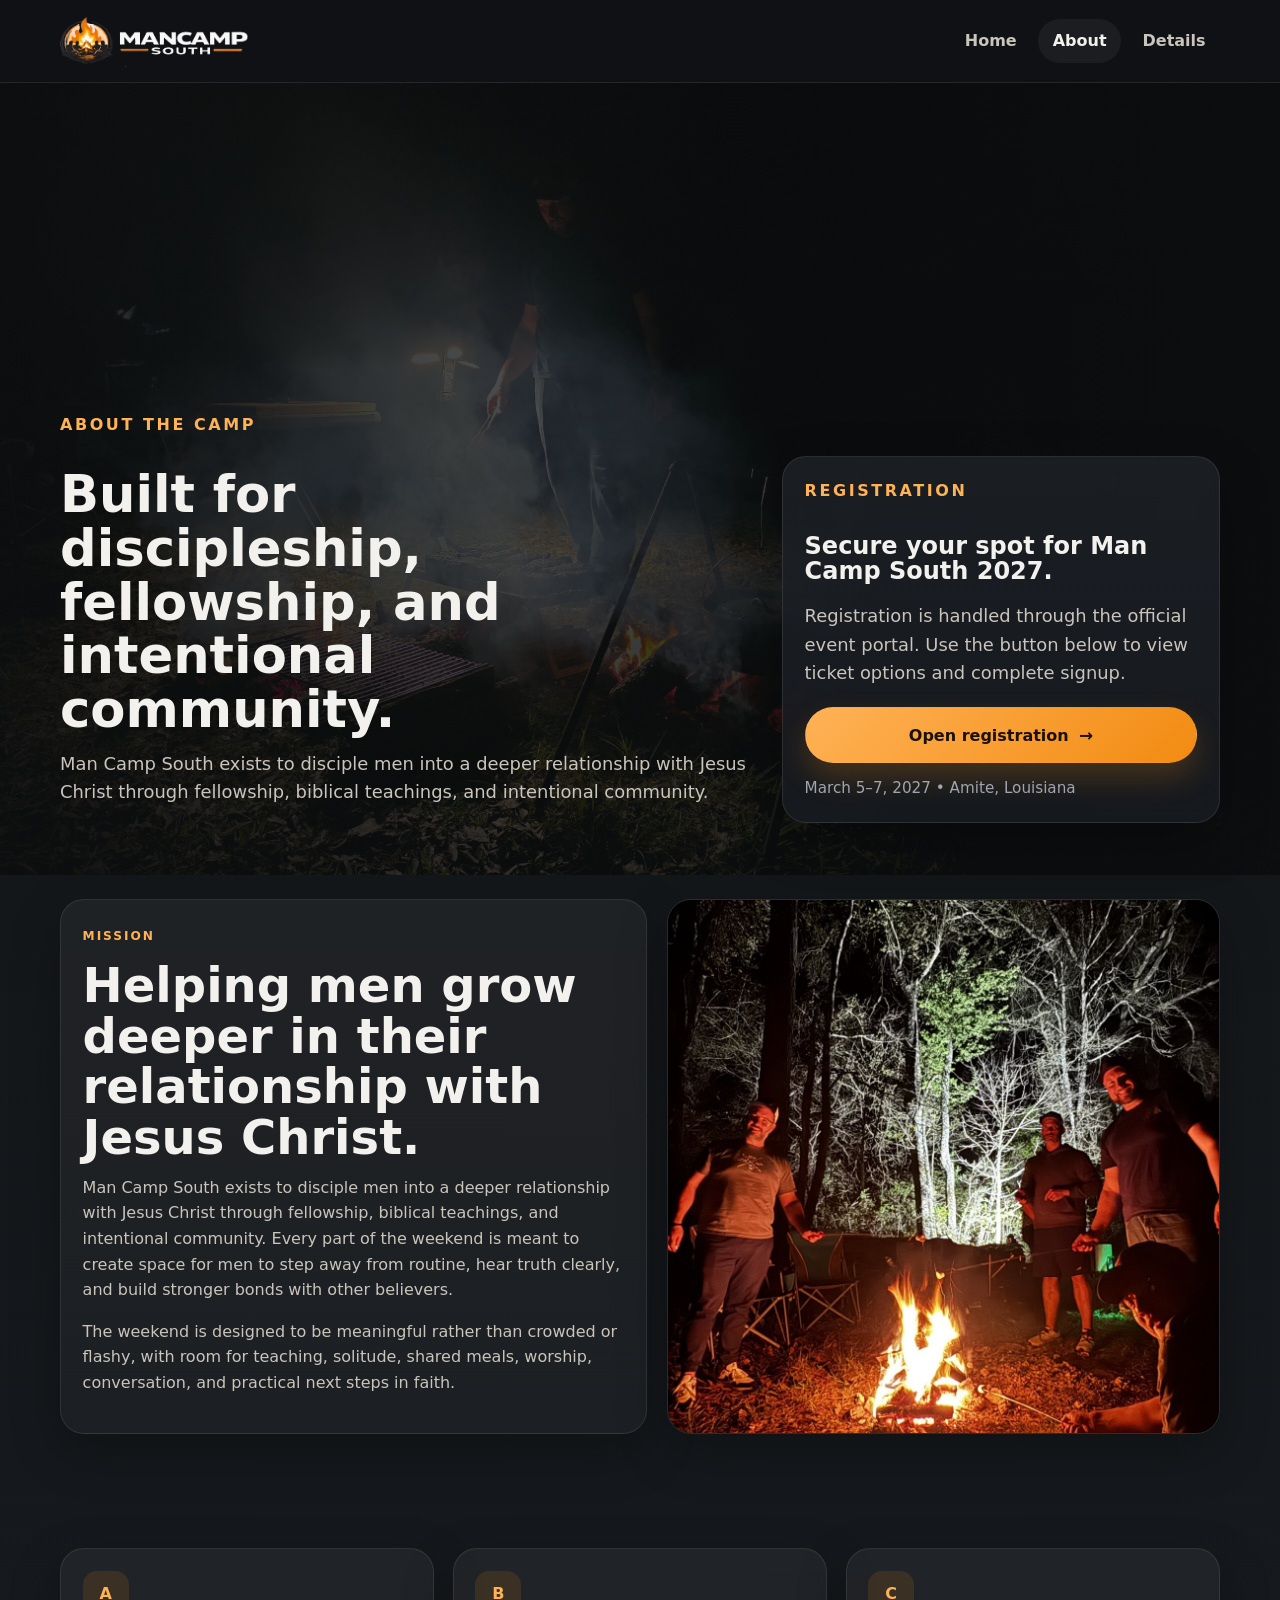
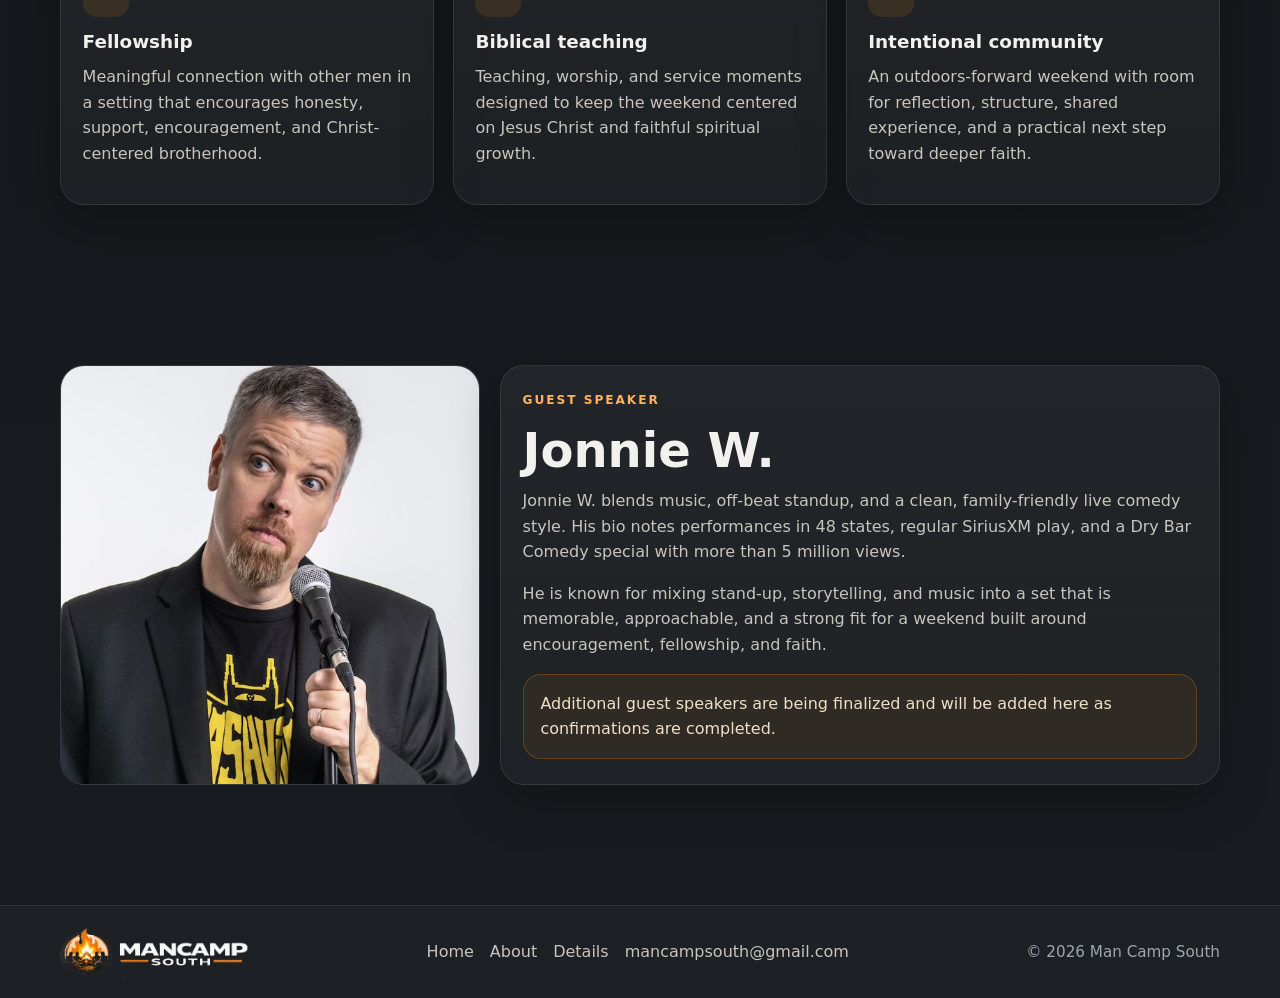
==== about.html @ 2d3383f8 "Add files via upload" ====
<!DOCTYPE html>
<html lang="en">
<head>
  <meta charset="UTF-8" />
  <meta name="viewport" content="width=device-width, initial-scale=1.0" />
  <title>About | Man Camp South</title>
  <meta name="description" content="Learn the mission of Man Camp South and how the weekend is designed to disciple men through fellowship, biblical teaching, and intentional community." />
  
  <meta property="og:title" content="About | Man Camp South" /><meta property="og:description" content="Learn the mission of Man Camp South and how the weekend is designed to disciple men through fellowship, biblical teaching, and intentional community." /><meta property="og:image" content="assets/images/hero-home.jpg" />
  <meta name="theme-color" content="#141619" />
  <link rel="manifest" href="manifest.webmanifest" />
  <link rel="icon" href="icons/favicon-32.png" sizes="32x32" type="image/png" />
  <link rel="icon" href="icons/favicon-16.png" sizes="16x16" type="image/png" />
  <link rel="apple-touch-icon" href="icons/apple-touch-icon.png" />
  <link rel="stylesheet" href="assets/css/styles.css" />
  <script defer src="assets/js/config.js"></script>
  <script defer src="assets/js/site.js"></script>
</head>
<body>
  
<header class="site-header">
  <div class="container header-inner">
    <a class="brand" href="index.html" aria-label="Man Camp South home">
      <img src="assets/brand/logo-full.png" alt="Man Camp South logo" class="site-logo">
    </a>
    <nav class="nav">

      <a  href="index.html">Home</a>
      <a class="active" href="about.html">About</a>
      <a  href="details.html">Details</a>
    
    </nav>
  </div>
</header>

  <section class="hero-subpage hero-subpage-home">
    <div class="container hero-inner hero-grid">
      <div class="hero-copy hero-copy-tight">
        <div class="eyebrow">About the camp</div>
        <h1>Built for discipleship, fellowship, and intentional community.</h1>
        <p class="lead" data-mission></p>
      </div>
        <div class="hero-aside card glass-card registration-card" id="registration-widget">
          <div class="eyebrow">Registration</div>
          <h3>Secure your spot for Man Camp South 2027.</h3>
          <p class="lead small-card-copy">Registration is handled through the official event portal. Use the button below to view ticket options and complete signup.</p>
          <div class="registration-actions">
            <a class="btn btn-primary btn-register-lg" href="https://events.franklynsolutions.com/mancampsouth/mcs-2027" target="_blank" rel="noopener">Open registration</a>
            <div class="small">March 5–7, 2027 • Amite, Louisiana</div>
          </div>
        </div>
    </div>
  </section>

  <main>
    <section class="section-tight section-first-after-hero">
      <div class="container split">
        <div class="card">
          <div class="eyebrow">Mission</div>
          <h2>Helping men grow deeper in their relationship with Jesus Christ.</h2>
          <p>Man Camp South exists to disciple men into a deeper relationship with Jesus Christ through fellowship, biblical teachings, and intentional community. Every part of the weekend is meant to create space for men to step away from routine, hear truth clearly, and build stronger bonds with other believers.</p>
          <p>The weekend is designed to be meaningful rather than crowded or flashy, with room for teaching, solitude, shared meals, worship, conversation, and practical next steps in faith.</p>
        </div>
        <div class="panel-image">
          <img src="assets/images/campfire-wide.jpg" alt="Night campfire scene">
        </div>
      </div>
    </section>

    <section class="section">
      <div class="container grid-3">
        <article class="card">
          <div class="icon-badge">A</div>
          <h3>Fellowship</h3>
          <p>Meaningful connection with other men in a setting that encourages honesty, support, encouragement, and Christ-centered brotherhood.</p>
        </article>
        <article class="card">
          <div class="icon-badge">B</div>
          <h3>Biblical teaching</h3>
          <p>Teaching, worship, and service moments designed to keep the weekend centered on Jesus Christ and faithful spiritual growth.</p>
        </article>
        <article class="card">
          <div class="icon-badge">C</div>
          <h3>Intentional community</h3>
          <p>An outdoors-forward weekend with room for reflection, structure, shared experience, and a practical next step toward deeper faith.</p>
        </article>
      </div>
    </section>

    <section class="section">
      <div class="container">
        <div class="speaker-feature">
          <div class="speaker-photo card flat">
            <img src="assets/images/jonnie-w.jpg" alt="Jonnie W. guest speaker portrait">
          </div>
          <div class="card speaker-copy">
            <div class="eyebrow">Guest speaker</div>
            <h2>Jonnie W.</h2>
            <p>Jonnie W. blends music, off-beat standup, and a clean, family-friendly live comedy style. His bio notes performances in 48 states, regular SiriusXM play, and a Dry Bar Comedy special with more than 5 million views.</p>
            <p>He is known for mixing stand-up, storytelling, and music into a set that is memorable, approachable, and a strong fit for a weekend built around encouragement, fellowship, and faith.</p>
            <div class="notice">Additional guest speakers are being finalized and will be added here as confirmations are completed.</div>
          </div>
        </div>
      </div>
    </section>
  </main>
  
<footer class="site-footer">
  <div class="container footer-inner">
    <div class="footer-brand-wrap">
      <a class="footer-brand" href="index.html" aria-label="Man Camp South home">
        <img src="assets/brand/logo-full.png" alt="Man Camp South logo" class="footer-logo">
      </a>
    </div>
    <div class="footer-links">
      <a href="index.html">Home</a>
      <a href="about.html">About</a>
      <a href="details.html">Details</a>
      <a data-email href="mailto:mancampsouth@gmail.com">mancampsouth@gmail.com</a>
    </div>
    <div class="small">© <span id="year"></span> Man Camp South</div>
  </div>
</footer>

</body>
</html>
---- assets/css/styles.css ----
:root{
  --bg:#141619;
  --bg-2:#1b1f24;
  --bg-3:#232830;
  --card:#20252c;
  --card-soft:rgba(255,255,255,.04);
  --text:#f3f1ed;
  --muted:#c9c4bc;
  --muted-2:#9fa6af;
  --line:rgba(255,255,255,.09);
  --accent:#f28b11;
  --accent-2:#ffb256;
  --accent-soft:rgba(242,139,17,.12);
  --shadow:0 18px 50px rgba(0,0,0,.26);
  --radius:24px;
  --radius-sm:18px;
  --max:1160px;
}
*{box-sizing:border-box}
html{scroll-behavior:smooth}
body{
  margin:0;
  font-family:Inter,ui-sans-serif,system-ui,-apple-system,BlinkMacSystemFont,"Segoe UI",sans-serif;
  background:linear-gradient(180deg,#121417 0%,#181c20 100%);
  color:var(--text);
  line-height:1.6;
}
a{color:inherit;text-decoration:none}
img{display:block;max-width:100%}
.container{width:min(var(--max),calc(100% - 2rem));margin:0 auto}
.section{padding:80px 0}
.section-sm{padding:50px 0}
.section-tight{padding:34px 0}
h1,h2,h3{margin:0 0 .8rem;line-height:1.05}
h1{font-size:clamp(3rem,7vw,5.5rem);max-width:12ch}
h2{font-size:clamp(2rem,4vw,3rem)}
h3{font-size:1.15rem}
p{margin:0 0 1rem;color:var(--muted)}
.lead{font-size:1.08rem;max-width:64ch}
.small{font-size:.95rem;color:var(--muted-2)}
.eyebrow{
  display:inline-block;
  text-transform:uppercase;
  letter-spacing:.16em;
  font-size:.76rem;
  font-weight:800;
  color:var(--accent-2);
  margin-bottom:.9rem;
}
.muted-note{color:var(--muted-2)}
.site-header{
  position:sticky;top:0;z-index:20;
  backdrop-filter:blur(14px);
  background:rgba(16,18,21,.86);
  border-bottom:1px solid var(--line);
}
.header-inner{
  min-height:82px;
  display:flex;align-items:center;justify-content:space-between;gap:1rem;
}
.brand{display:inline-flex;align-items:center}
.brand img{display:block;width:auto}
.nav{display:flex;gap:.45rem;flex-wrap:wrap;align-items:center}
.nav a{
  color:var(--muted);
  font-weight:700;
  padding:.58rem .9rem;
  border-radius:999px;
  transition:.18s ease;
}
.nav a:hover,.nav a.active{
  color:var(--text);
  background:rgba(255,255,255,.05);
}
.btn-row{display:flex;gap:.9rem;flex-wrap:wrap}
.btn{
  display:inline-flex;align-items:center;justify-content:center;
  min-height:50px;padding:0 1.15rem;border-radius:999px;
  border:1px solid transparent;font-weight:800;transition:.18s ease;
}
.btn:hover{transform:translateY(-1px)}
.btn-primary{
  color:#1b1102;
  background:linear-gradient(135deg,var(--accent-2),var(--accent));
  box-shadow:0 12px 26px rgba(242,139,17,.18);
}
.btn-secondary{
  background:rgba(255,255,255,.03);
  border-color:rgba(255,255,255,.12);
}
.btn-disabled{opacity:.62;cursor:default;pointer-events:none}
.hero{
  position:relative;isolation:isolate;min-height:min(88vh,820px);
  display:grid;align-items:end;
}
.hero:before{
  content:"";position:absolute;inset:0;z-index:-2;
  background:
    linear-gradient(90deg, rgba(12,14,15,.9) 0%, rgba(12,14,15,.62) 42%, rgba(12,14,15,.9) 100%),
    linear-gradient(180deg, rgba(12,14,15,.15), rgba(12,14,15,.55)),
    url('../images/hero-home.jpg') center/cover no-repeat;
}
.hero:after{
  content:"";position:absolute;left:9%;bottom:10%;width:260px;height:260px;border-radius:50%;
  background:rgba(242,139,17,.16);filter:blur(44px);z-index:-1;
}
.hero-inner{padding:7.5rem 0 5rem}
.hero-copy{max-width:720px}
.hero-copy img.hero-logo{width:min(100%,440px);margin:0 0 1.15rem}
.hero-kicker{
  display:inline-flex;align-items:center;gap:.5rem;
  border:1px solid rgba(255,255,255,.12);
  background:rgba(255,255,255,.03);
  color:var(--muted);
  padding:.48rem .8rem;border-radius:999px;margin-bottom:1rem;
}
.hero-summary{
  margin-top:2rem;display:grid;grid-template-columns:repeat(3,minmax(0,1fr));gap:1rem;max-width:920px;
}
.summary-pill{
  padding:1rem 1rem 1.05rem;border-radius:20px;background:rgba(255,255,255,.05);
  border:1px solid rgba(255,255,255,.08)
}
.summary-pill strong{display:block;margin-bottom:.2rem}
.gallery-band{display:grid;grid-template-columns:1.4fr .9fr .9fr;gap:1rem}
.gallery-band img{
  width:100%;height:280px;object-fit:cover;border-radius:22px;border:1px solid var(--line);box-shadow:var(--shadow)
}
.grid-3,.grid-2,.products-grid,.stats-grid,.faq-grid{display:grid;gap:1.15rem}
.grid-3{grid-template-columns:repeat(3,minmax(0,1fr))}
.grid-2{grid-template-columns:repeat(2,minmax(0,1fr))}
.stats-grid{grid-template-columns:repeat(4,minmax(0,1fr))}
.products-grid{grid-template-columns:repeat(3,minmax(0,1fr))}
.faq-grid{grid-template-columns:repeat(2,minmax(0,1fr))}
.card{
  background:linear-gradient(180deg, rgba(255,255,255,.05), rgba(255,255,255,.03));
  border:1px solid var(--line);border-radius:var(--radius);padding:1.35rem;box-shadow:var(--shadow)
}
.card.flat{box-shadow:none}
.icon-badge{
  width:46px;height:46px;border-radius:14px;
  display:inline-flex;align-items:center;justify-content:center;
  background:var(--accent-soft);color:var(--accent-2);font-weight:900;margin-bottom:.95rem
}
.split{display:grid;grid-template-columns:1.03fr .97fr;gap:1.25rem;align-items:stretch}
.panel-image{overflow:hidden;border-radius:var(--radius);border:1px solid var(--line);box-shadow:var(--shadow)}
.panel-image img{width:100%;height:100%;object-fit:cover}
.cta-band{
  display:flex;align-items:center;justify-content:space-between;flex-wrap:wrap;gap:1.2rem;
  padding:1.4rem;border-radius:26px;border:1px solid rgba(242,139,17,.24);
  background:linear-gradient(135deg, rgba(242,139,17,.17), rgba(255,255,255,.03));
}
.notice{
  border:1px solid rgba(242,139,17,.25);background:rgba(242,139,17,.08);
  color:#f0dfc8;padding:1rem 1.05rem;border-radius:18px
}
.mono{font-family:ui-monospace,SFMono-Regular,Menlo,Consolas,monospace}
.kv-list{display:grid;gap:.55rem}
.kv-row{
  display:grid;grid-template-columns:190px 1fr;gap:1rem;padding:.8rem 0;border-bottom:1px solid var(--line)
}
.kv-row strong{color:var(--text)}
.timeline{display:grid;gap:.9rem}
.timeline-item{
  padding:1rem 1rem 1.05rem;border-radius:18px;background:rgba(255,255,255,.03);border:1px solid var(--line)
}
.timeline-item h3{margin-bottom:.25rem}
.check-list{display:grid;gap:.7rem}
.check-list > div{display:flex;gap:.7rem;align-items:flex-start}
.check{
  width:24px;height:24px;display:inline-flex;align-items:center;justify-content:center;
  background:var(--accent-soft);border-radius:999px;color:var(--accent-2);font-weight:900;flex:0 0 24px
}
.tag{
  display:inline-flex;align-items:center;border-radius:999px;
  padding:.38rem .7rem;background:var(--accent-soft);color:var(--accent-2);font-weight:800;font-size:.78rem;
  text-transform:uppercase;letter-spacing:.08em;margin-bottom:.65rem
}
.hero-subpage{
  position:relative;
  isolation:isolate;
  min-height:min(82vh,760px);
  display:flex;
  align-items:end;
  padding:0;
}
.hero-subpage:before{
  content:"";
  position:absolute;
  inset:0;
  z-index:-1;
  background:
    linear-gradient(180deg, rgba(12,14,15,.22), rgba(12,14,15,.58)),
    var(--hero-bg) center/cover no-repeat;
}
.hero-subpage .hero-inner{padding:6.5rem 0 4rem}
.banner{border-radius:24px;border:1px solid var(--line);overflow:hidden;box-shadow:var(--shadow)}
.banner img{width:100%}
.site-footer{
  margin-top:40px;border-top:1px solid var(--line);background:rgba(255,255,255,.02)
}
.footer-inner{
  min-height:92px;padding:1.2rem 0;display:flex;justify-content:space-between;align-items:center;gap:1rem;flex-wrap:wrap
}
.footer-links{display:flex;gap:1rem;flex-wrap:wrap}
.footer-links a{color:var(--muted)}
.product-card{
  overflow:hidden;border:1px solid var(--line);border-radius:24px;background:rgba(255,255,255,.03);box-shadow:var(--shadow)
}
.product-media img{width:100%;height:240px;object-fit:cover}
.product-body{padding:1.15rem}
.product-meta{display:flex;align-items:center;justify-content:space-between;gap:1rem;margin:1rem 0}
.price{font-size:1.3rem;font-weight:900;color:var(--text)}
.hero-minor-copy{max-width:56ch}
@media (max-width:980px){
  .grid-3,.stats-grid,.products-grid,.hero-summary,.faq-grid{grid-template-columns:1fr 1fr}
  .split,.gallery-band{grid-template-columns:1fr}
  .gallery-band img,.product-media img{height:240px}
}
@media (max-width:680px){
  .header-inner{padding:.5rem 0}
  .nav{width:100%}
  .grid-3,.grid-2,.stats-grid,.products-grid,.hero-summary,.faq-grid{grid-template-columns:1fr}
  .kv-row{grid-template-columns:1fr}
  h1{font-size:clamp(2.6rem,12vw,4rem)}
  .hero-inner{padding:6.5rem 0 4rem}
  .hero-copy img.hero-logo{width:min(100%,320px)}
  .site-logo{height:auto;width:auto;max-width:100%;max-height:60px;display:block;object-fit:contain}
  .footer-logo{height:auto;width:auto;max-width:100%;max-height:52px;display:block;object-fit:contain}
}

.site-logo{height:auto;width:auto;max-width:100%;max-height:60px;display:block;object-fit:contain}
.footer-brand{display:inline-flex;align-items:center}
.footer-logo{height:auto;width:auto;max-width:100%;max-height:52px;display:block;object-fit:contain}
.footer-brand-wrap{display:flex;align-items:center}
.hero-clean{min-height:min(82vh,760px)}
.hero-grid{display:grid;grid-template-columns:minmax(0,1.15fr) minmax(300px,.72fr);gap:1.4rem;align-items:end}
.hero-copy-tight{max-width:none}
.hero-mark{margin:0 0 1rem}
.hero-wordmark{font-size:clamp(3.1rem,8vw,6rem);font-weight:900;line-height:.92;letter-spacing:.01em;color:#fbf8f4;text-shadow:0 10px 30px rgba(0,0,0,.25)}
.hero-submark{display:flex;align-items:center;gap:.9rem;font-size:clamp(1.2rem,2vw,1.8rem);font-weight:900;letter-spacing:.42em;color:#fbf8f4;margin-top:.45rem}
.hero-submark span{flex:0 0 clamp(3.2rem,7vw,6rem);height:6px;border-radius:999px;background:linear-gradient(90deg,var(--accent),var(--accent-2))}
.hero-clean h1{font-size:clamp(2rem,4vw,3.35rem);max-width:14ch;margin-top:1rem}
.hero-aside{align-self:end}
.glass-card{background:linear-gradient(180deg,rgba(30,34,40,.82),rgba(23,26,31,.92));backdrop-filter:blur(8px);border:1px solid rgba(255,255,255,.09)}
.mini-points{display:grid;gap:.9rem;margin-top:1rem}
.mini-points div{display:grid;gap:.2rem}
.mini-points strong{font-size:1rem}
.mini-points span{color:var(--muted-2);font-size:.95rem}
.gallery-band-polished{border:none;background:transparent;padding:0;gap:1rem}
.gallery-band-polished img{border-radius:22px;border:1px solid var(--line);box-shadow:var(--shadow)}
.quick-grid{display:grid;gap:1rem}
.quick-grid-3{grid-template-columns:repeat(3,minmax(0,1fr))}
.compact-card{padding:1.2rem 1.1rem;min-height:unset}
.compact-card h3{margin-bottom:.35rem;font-size:1rem}
.compact-card p{margin:0;color:var(--muted)}
.split-balanced{grid-template-columns:repeat(2,minmax(0,1fr));align-items:stretch}
.accent-card{background:linear-gradient(180deg,rgba(242,139,17,.12),rgba(255,255,255,.03));border-color:rgba(242,139,17,.22)}
.notice strong{color:#fff}
@media (max-width: 960px){
  .hero-grid,.split-balanced,.quick-grid-3{grid-template-columns:1fr}
  .hero-aside{max-width:680px}
  .site-logo{height:auto;width:auto;max-width:100%;max-height:60px;display:block;object-fit:contain}
  .footer-logo{height:auto;width:auto;max-width:100%;max-height:52px;display:block;object-fit:contain}
}
@media (max-width: 640px){
  .wm-top{font-size:1.3rem}
  .wm-bottom{font-size:.72rem;gap:.35rem;letter-spacing:.24em}
  .wm-line{width:1.35rem;height:3px}
  .hero-submark{gap:.55rem;letter-spacing:.28em}
  .hero-submark span{height:4px}
}


.pretix-shell{padding:1.35rem;display:grid;gap:.8rem}
.pretix-shell h3{margin-bottom:.1rem}
.pretix-widget-compat{display:block;width:100%;min-height:420px}
.pretix-fallback{border:1px solid var(--line);border-radius:18px;padding:1rem;background:rgba(255,255,255,.03)}
.gallery-band-squares{grid-template-columns:repeat(3,minmax(0,1fr))}
.gallery-band-squares img{aspect-ratio:1/1;height:auto}
@media (max-width:980px){
  .gallery-band-squares{grid-template-columns:1fr}
  .gallery-band-squares img{aspect-ratio:16/10}
}


.gallery-band-centered{grid-template-columns:repeat(3,minmax(0,1fr));align-items:center}
.gallery-band-centered img:first-child,.gallery-band-centered img:last-child{aspect-ratio:1/1;height:auto}
.gallery-band-centered img:nth-child(2){aspect-ratio:1/1;height:auto;object-fit:cover}
.pretix-widget-note{color:var(--muted);margin-top:-.2rem}
.pretix-actions{margin-top:-.2rem}
.pretix-shell.widget-active{box-shadow:0 0 0 1px rgba(242,139,17,.35),0 16px 36px rgba(0,0,0,.24)}
.speaker-card-full{max-width:100%}
.site-footer .small:empty{display:none}
.speaker-feature{display:grid;grid-template-columns:minmax(280px,420px) minmax(0,1fr);gap:1.25rem;align-items:stretch}
.speaker-photo{padding:0;overflow:hidden;border-radius:var(--radius)}
.speaker-photo img{width:100%;height:100%;aspect-ratio:1/1;object-fit:cover;object-position:center top}
.speaker-copy{display:flex;flex-direction:column;justify-content:center}
@media (max-width:980px){.speaker-feature{grid-template-columns:1fr}}
@media (max-width:980px){
  .gallery-band-centered{grid-template-columns:1fr}
  .gallery-band-centered img:first-child,.gallery-band-centered img:last-child{aspect-ratio:16/10}
  .gallery-band-centered img:nth-child(2){height:240px}
}


.registration-card{display:grid;gap:1rem;align-content:center;min-height:360px}
.registration-card h3{font-size:1.5rem;margin-bottom:.1rem}
.small-card-copy{max-width:34ch;margin:0}
.registration-actions{display:grid;gap:.8rem;margin-top:.2rem}
.btn-register-lg{min-height:56px;font-size:1rem;padding:0 1.4rem;box-shadow:0 14px 30px rgba(242,139,17,.22)}
.btn-register-lg:after{content:"→";margin-left:.65rem;font-size:1.05rem}


/* v9 refinements */
.brand img.site-logo,.footer-logo{height:auto;width:auto;max-width:100%;max-height:52px;display:block;object-fit:contain}
.registration-card-inline{min-height:auto;grid-template-columns:minmax(0,1fr) auto;align-items:center;padding:1.4rem 1.5rem;}
.registration-card-inline .small-card-copy{max-width:50ch;}
.registration-section{padding-top:28px;padding-bottom:10px;}
@media (max-width:820px){.registration-card-inline{grid-template-columns:1fr;}}


.hero-subpage .hero-inner.hero-grid{display:grid;grid-template-columns:minmax(0,1.15fr) minmax(300px,.72fr);gap:1.4rem;align-items:end}
.hero-subpage .hero-copy{max-width:none}
.hero-subpage .registration-card{margin-top:0}
@media (max-width: 960px){
  .hero-subpage .hero-inner.hero-grid{grid-template-columns:1fr}
}


/* v11 consistency updates */
.hero-subpage .eyebrow{
  font-size:1rem;
  letter-spacing:.16em;
}
.hero-subpage h1{
  font-size:clamp(2rem,4vw,3.35rem);
  max-width:14ch;
  margin-top:1rem;
}
.hero-subpage .lead{
  font-size:1.12rem;
}



/* v13 mobile logo scaling fix */
.brand{display:inline-flex;align-items:center;max-width:100%}
.footer-brand{display:inline-flex;align-items:center;max-width:100%}
@media (max-width:680px){
  .hero-subpage{min-height:auto}
  .site-logo{height:auto;width:auto;max-width:100%;max-height:60px;display:block;object-fit:contain}
  .footer-logo{height:auto;width:auto;max-width:100%;max-height:52px;display:block;object-fit:contain}
}


/* v15 consistency and details cleanup */
.hero-subpage.hero-subpage-home{
  position:relative;
  isolation:isolate;
  min-height:min(88vh,820px);
  display:grid;
  align-items:end;
}
.hero-subpage.hero-subpage-home:before{
  content:"";
  position:absolute;
  inset:0;
  z-index:-1;
  background:
    linear-gradient(90deg, rgba(12,14,15,.9) 0%, rgba(12,14,15,.62) 42%, rgba(12,14,15,.9) 100%),
    linear-gradient(180deg, rgba(12,14,15,.15), rgba(12,14,15,.55)),
    url('../images/hero-home.jpg') center/cover no-repeat;
}
.hero-subpage.hero-subpage-home .hero-inner{
  padding:4.75rem 0 3.25rem;
}
.section-first-after-hero{
  padding-top:24px;
}
.faq-grid-compact{
  grid-template-columns:1fr;
  gap:.85rem;
  margin-top:.35rem;
}
.faq-grid-compact .card.flat{
  padding:1rem 1rem 1.05rem;
}
.faq-grid-compact h3{
  font-size:1rem;
  margin-bottom:.35rem;
}
@media (max-width:680px){
  .hero-subpage.hero-subpage-home{
    min-height:auto;
  }
  .hero-subpage.hero-subpage-home .hero-inner{
    padding:4rem 0 2.5rem;
  }
  .section-first-after-hero{
    padding-top:18px;
  }
}


.install-section-wrap{padding-top:0;padding-bottom:60px}
.install-card{display:grid;grid-template-columns:minmax(0,1.35fr) minmax(260px,.65fr);gap:1.4rem;align-items:center}
.install-instructions{display:grid;grid-template-columns:repeat(2,minmax(0,1fr));gap:1rem;margin-top:1rem}
.install-step-card{padding:1rem 1.05rem;border-radius:18px;background:rgba(255,255,255,.03);border:1px solid var(--line)}
.install-step-card p{margin:.45rem 0 0}
.install-actions{display:grid;gap:.9rem;justify-items:start}
.install-btn[hidden]{display:none!important}
@media (max-width:900px){.install-card,.install-instructions{grid-template-columns:1fr}}
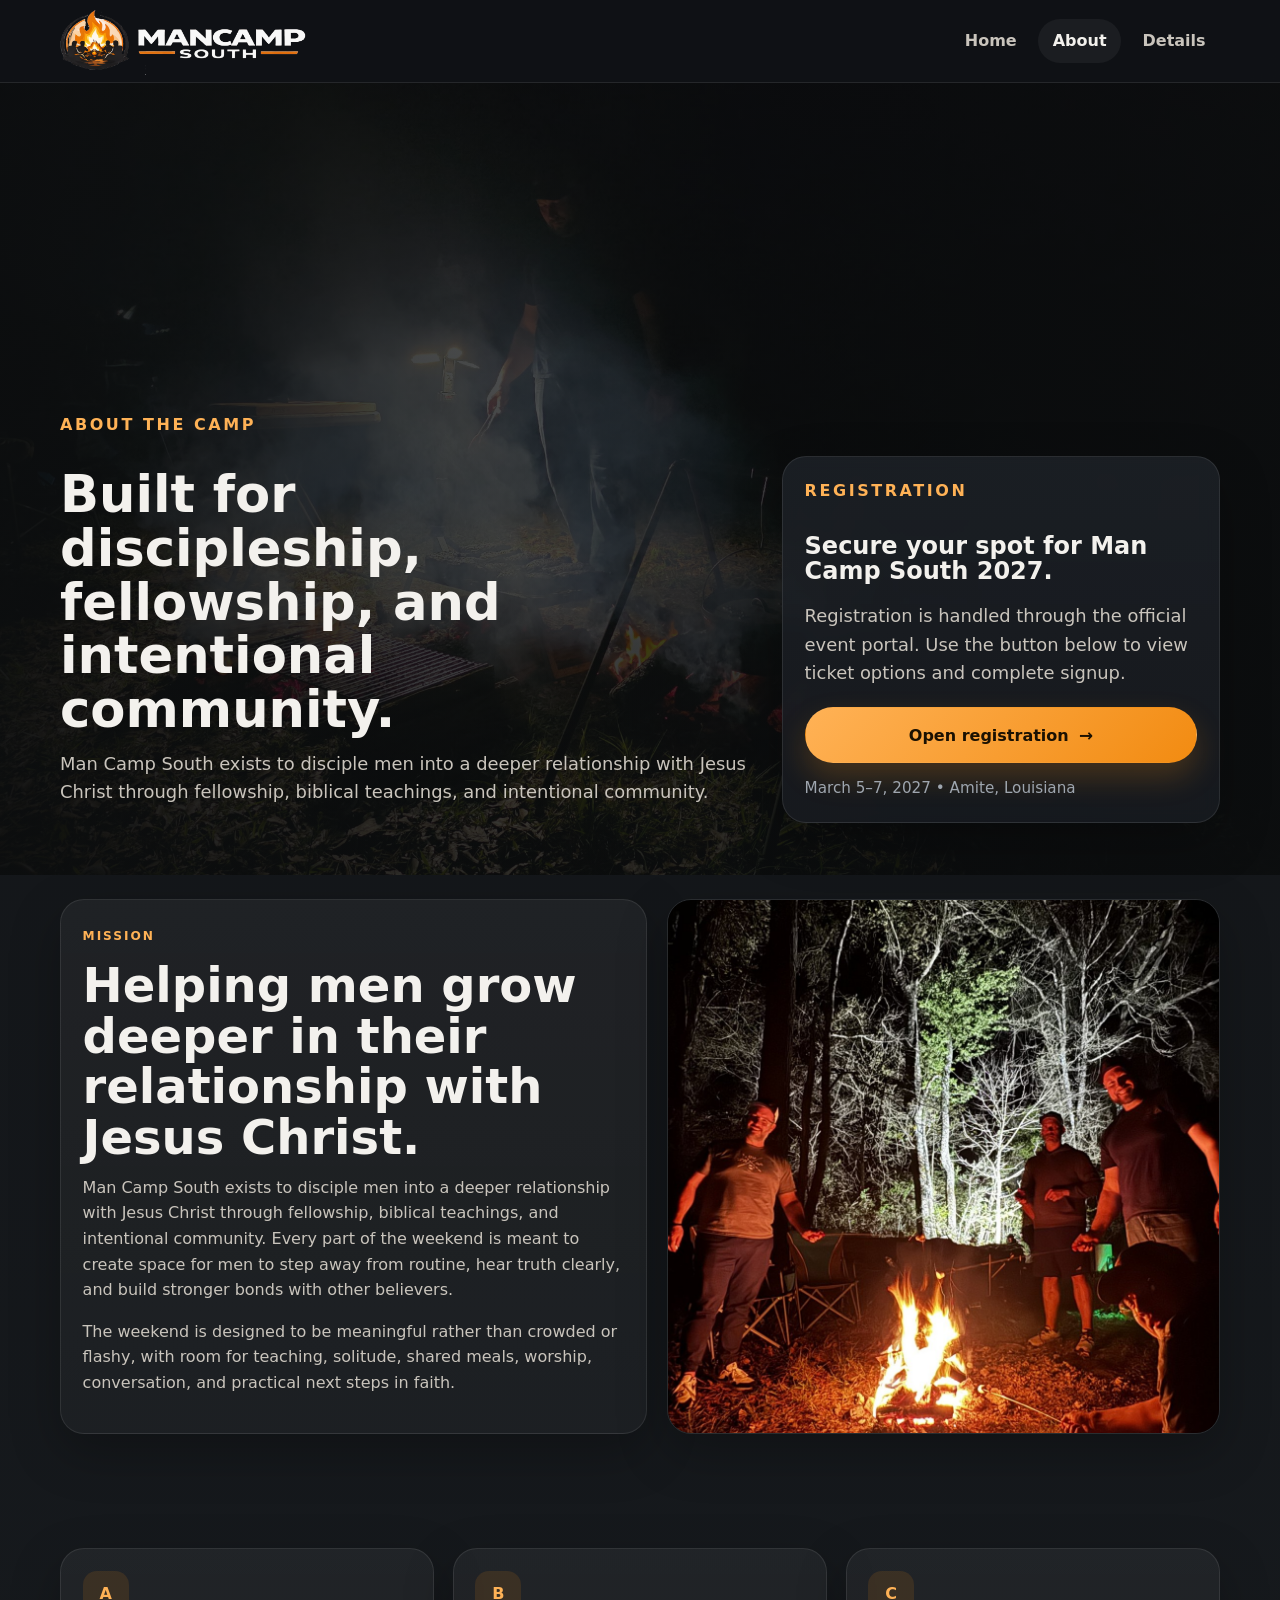
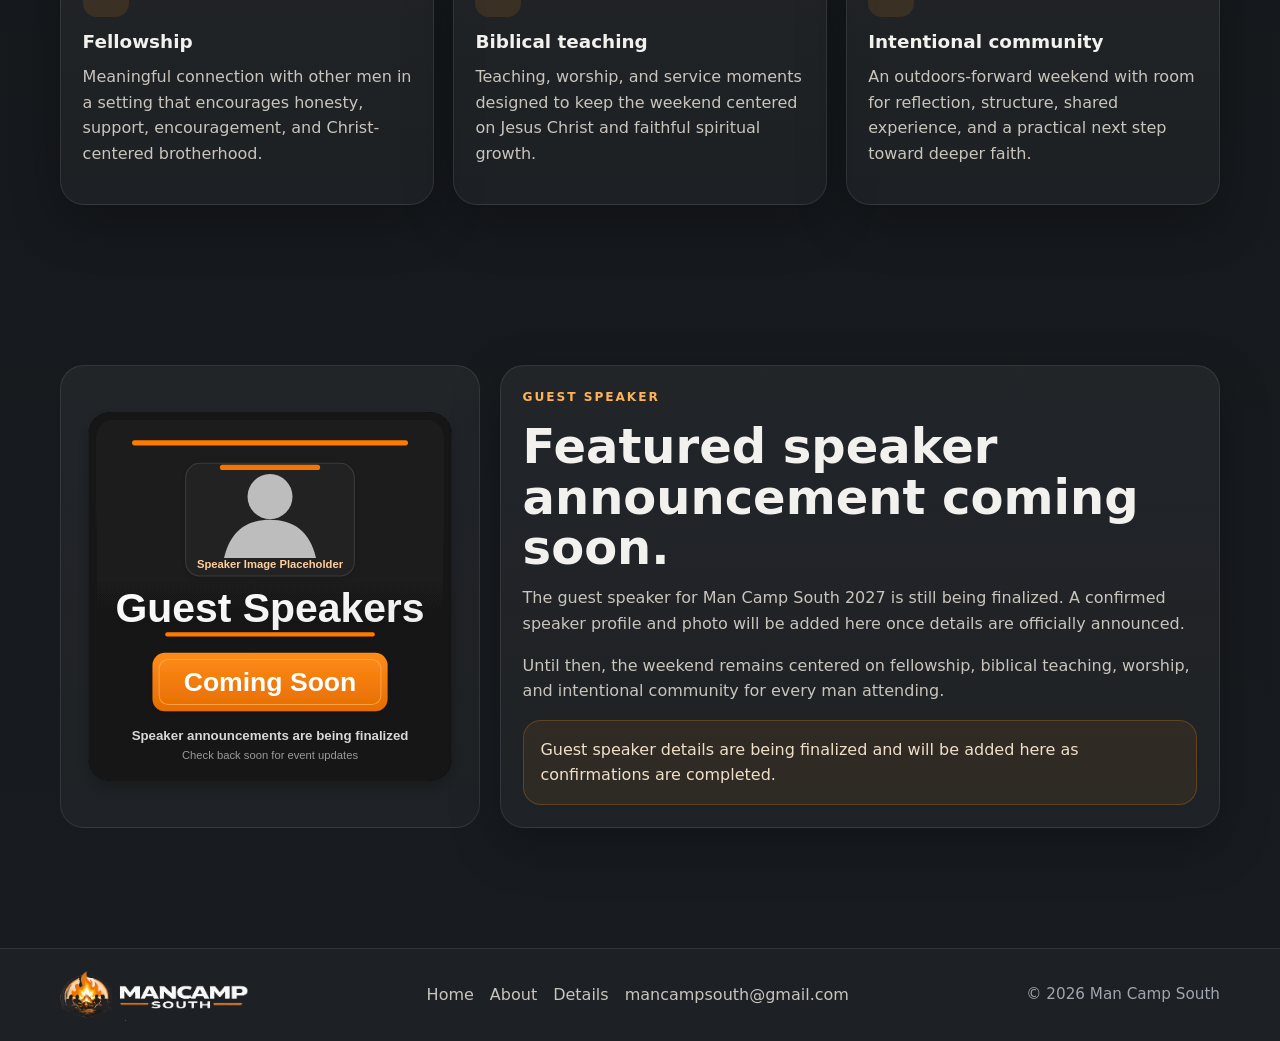
==== commit d9397f20: "Add files via upload" ====
--- a/about.html
+++ b/about.html
@@ -7,11 +7,12 @@
   <meta name="description" content="Learn the mission of Man Camp South and how the weekend is designed to disciple men through fellowship, biblical teaching, and intentional community." />
   
   <meta property="og:title" content="About | Man Camp South" /><meta property="og:description" content="Learn the mission of Man Camp South and how the weekend is designed to disciple men through fellowship, biblical teaching, and intentional community." /><meta property="og:image" content="assets/images/hero-home.jpg" />
+  <link rel="icon" href="favicon.png" type="image/png" />
+  <link rel="apple-touch-icon" href="icon-192.png" />
   <meta name="theme-color" content="#141619" />
-  <link rel="manifest" href="manifest.webmanifest" />
-  <link rel="icon" href="icons/favicon-32.png" sizes="32x32" type="image/png" />
-  <link rel="icon" href="icons/favicon-16.png" sizes="16x16" type="image/png" />
-  <link rel="apple-touch-icon" href="icons/apple-touch-icon.png" />
+  <meta name="apple-mobile-web-app-capable" content="yes" />
+  <meta name="apple-mobile-web-app-status-bar-style" content="black-translucent" />
+  <link rel="manifest" href="site.webmanifest" />
   <link rel="stylesheet" href="assets/css/styles.css" />
   <script defer src="assets/js/config.js"></script>
   <script defer src="assets/js/site.js"></script>
@@ -91,14 +92,14 @@
       <div class="container">
         <div class="speaker-feature">
           <div class="speaker-photo card flat">
-            <img src="assets/images/jonnie-w.jpg" alt="Jonnie W. guest speaker portrait">
+            <img src="assets/images/speaker-placeholder.svg" alt="Guest speaker placeholder image">
           </div>
           <div class="card speaker-copy">
             <div class="eyebrow">Guest speaker</div>
-            <h2>Jonnie W.</h2>
-            <p>Jonnie W. blends music, off-beat standup, and a clean, family-friendly live comedy style. His bio notes performances in 48 states, regular SiriusXM play, and a Dry Bar Comedy special with more than 5 million views.</p>
-            <p>He is known for mixing stand-up, storytelling, and music into a set that is memorable, approachable, and a strong fit for a weekend built around encouragement, fellowship, and faith.</p>
-            <div class="notice">Additional guest speakers are being finalized and will be added here as confirmations are completed.</div>
+            <h2>Featured speaker announcement coming soon.</h2>
+            <p>The guest speaker for Man Camp South 2027 is still being finalized. A confirmed speaker profile and photo will be added here once details are officially announced.</p>
+            <p>Until then, the weekend remains centered on fellowship, biblical teaching, worship, and intentional community for every man attending.</p>
+            <div class="notice">Guest speaker details are being finalized and will be added here as confirmations are completed.</div>
           </div>
         </div>
       </div>
--- a/assets/css/styles.css
+++ b/assets/css/styles.css
@@ -225,11 +225,11 @@
   h1{font-size:clamp(2.6rem,12vw,4rem)}
   .hero-inner{padding:6.5rem 0 4rem}
   .hero-copy img.hero-logo{width:min(100%,320px)}
-  .site-logo{height:auto;width:auto;max-width:100%;max-height:60px;display:block;object-fit:contain}
+  .site-logo{height:auto;width:auto;max-width:100%;max-height:68px;display:block;object-fit:contain}
   .footer-logo{height:auto;width:auto;max-width:100%;max-height:52px;display:block;object-fit:contain}
 }
 
-.site-logo{height:auto;width:auto;max-width:100%;max-height:60px;display:block;object-fit:contain}
+.site-logo{height:auto;width:auto;max-width:100%;max-height:68px;display:block;object-fit:contain}
 .footer-brand{display:inline-flex;align-items:center}
 .footer-logo{height:auto;width:auto;max-width:100%;max-height:52px;display:block;object-fit:contain}
 .footer-brand-wrap{display:flex;align-items:center}
@@ -260,7 +260,7 @@
 @media (max-width: 960px){
   .hero-grid,.split-balanced,.quick-grid-3{grid-template-columns:1fr}
   .hero-aside{max-width:680px}
-  .site-logo{height:auto;width:auto;max-width:100%;max-height:60px;display:block;object-fit:contain}
+  .site-logo{height:auto;width:auto;max-width:100%;max-height:68px;display:block;object-fit:contain}
   .footer-logo{height:auto;width:auto;max-width:100%;max-height:52px;display:block;object-fit:contain}
 }
 @media (max-width: 640px){
@@ -349,7 +349,7 @@
 .footer-brand{display:inline-flex;align-items:center;max-width:100%}
 @media (max-width:680px){
   .hero-subpage{min-height:auto}
-  .site-logo{height:auto;width:auto;max-width:100%;max-height:60px;display:block;object-fit:contain}
+  .site-logo{height:auto;width:auto;max-width:100%;max-height:68px;display:block;object-fit:contain}
   .footer-logo{height:auto;width:auto;max-width:100%;max-height:52px;display:block;object-fit:contain}
 }
 
@@ -403,11 +403,20 @@
 }
 
 
-.install-section-wrap{padding-top:0;padding-bottom:60px}
-.install-card{display:grid;grid-template-columns:minmax(0,1.35fr) minmax(260px,.65fr);gap:1.4rem;align-items:center}
-.install-instructions{display:grid;grid-template-columns:repeat(2,minmax(0,1fr));gap:1rem;margin-top:1rem}
-.install-step-card{padding:1rem 1.05rem;border-radius:18px;background:rgba(255,255,255,.03);border:1px solid var(--line)}
-.install-step-card p{margin:.45rem 0 0}
-.install-actions{display:grid;gap:.9rem;justify-items:start}
-.install-btn[hidden]{display:none!important}
-@media (max-width:900px){.install-card,.install-instructions{grid-template-columns:1fr}}
+.install-panel{margin-top:1rem;padding:1rem 1.05rem;border-radius:20px;border:1px solid rgba(255,255,255,.1);background:rgba(255,255,255,.03)}
+.install-panel h3{margin:0 0 .35rem}
+.install-panel p{margin:0 0 .85rem}
+.install-actions{display:flex;flex-wrap:wrap;gap:.8rem;align-items:center}
+.install-help{margin-top:.75rem;color:var(--muted-2);font-size:.92rem}
+.install-help[hidden],.install-modal[hidden]{display:none !important}
+.install-badge{display:inline-flex;align-items:center;gap:.45rem;padding:.4rem .7rem;border-radius:999px;background:var(--accent-soft);color:var(--accent-2);font-size:.75rem;font-weight:800;text-transform:uppercase;letter-spacing:.08em;margin-bottom:.65rem}
+.install-modal{position:fixed;inset:0;z-index:50;background:rgba(7,9,11,.72);backdrop-filter:blur(10px);display:grid;place-items:center;padding:1rem}
+.install-dialog{width:min(560px,100%);padding:1.35rem;border-radius:24px;border:1px solid var(--line);background:linear-gradient(180deg, rgba(32,37,44,.98), rgba(24,28,32,.98));box-shadow:var(--shadow)}
+.install-steps{display:grid;gap:.8rem;margin:1rem 0}
+.install-step{display:flex;gap:.75rem;align-items:flex-start;padding:.8rem .85rem;border-radius:18px;background:rgba(255,255,255,.03);border:1px solid var(--line)}
+.install-step span{width:26px;height:26px;display:inline-flex;align-items:center;justify-content:center;border-radius:999px;background:var(--accent-soft);color:var(--accent-2);font-weight:900;flex:0 0 26px}
+.body-lock{overflow:hidden}
+
+.brand img.site-logo{max-height:68px}
+.footer-logo{max-height:52px}
+@media (max-width:680px){.brand img.site-logo{max-height:64px}.footer-logo{max-height:52px}}
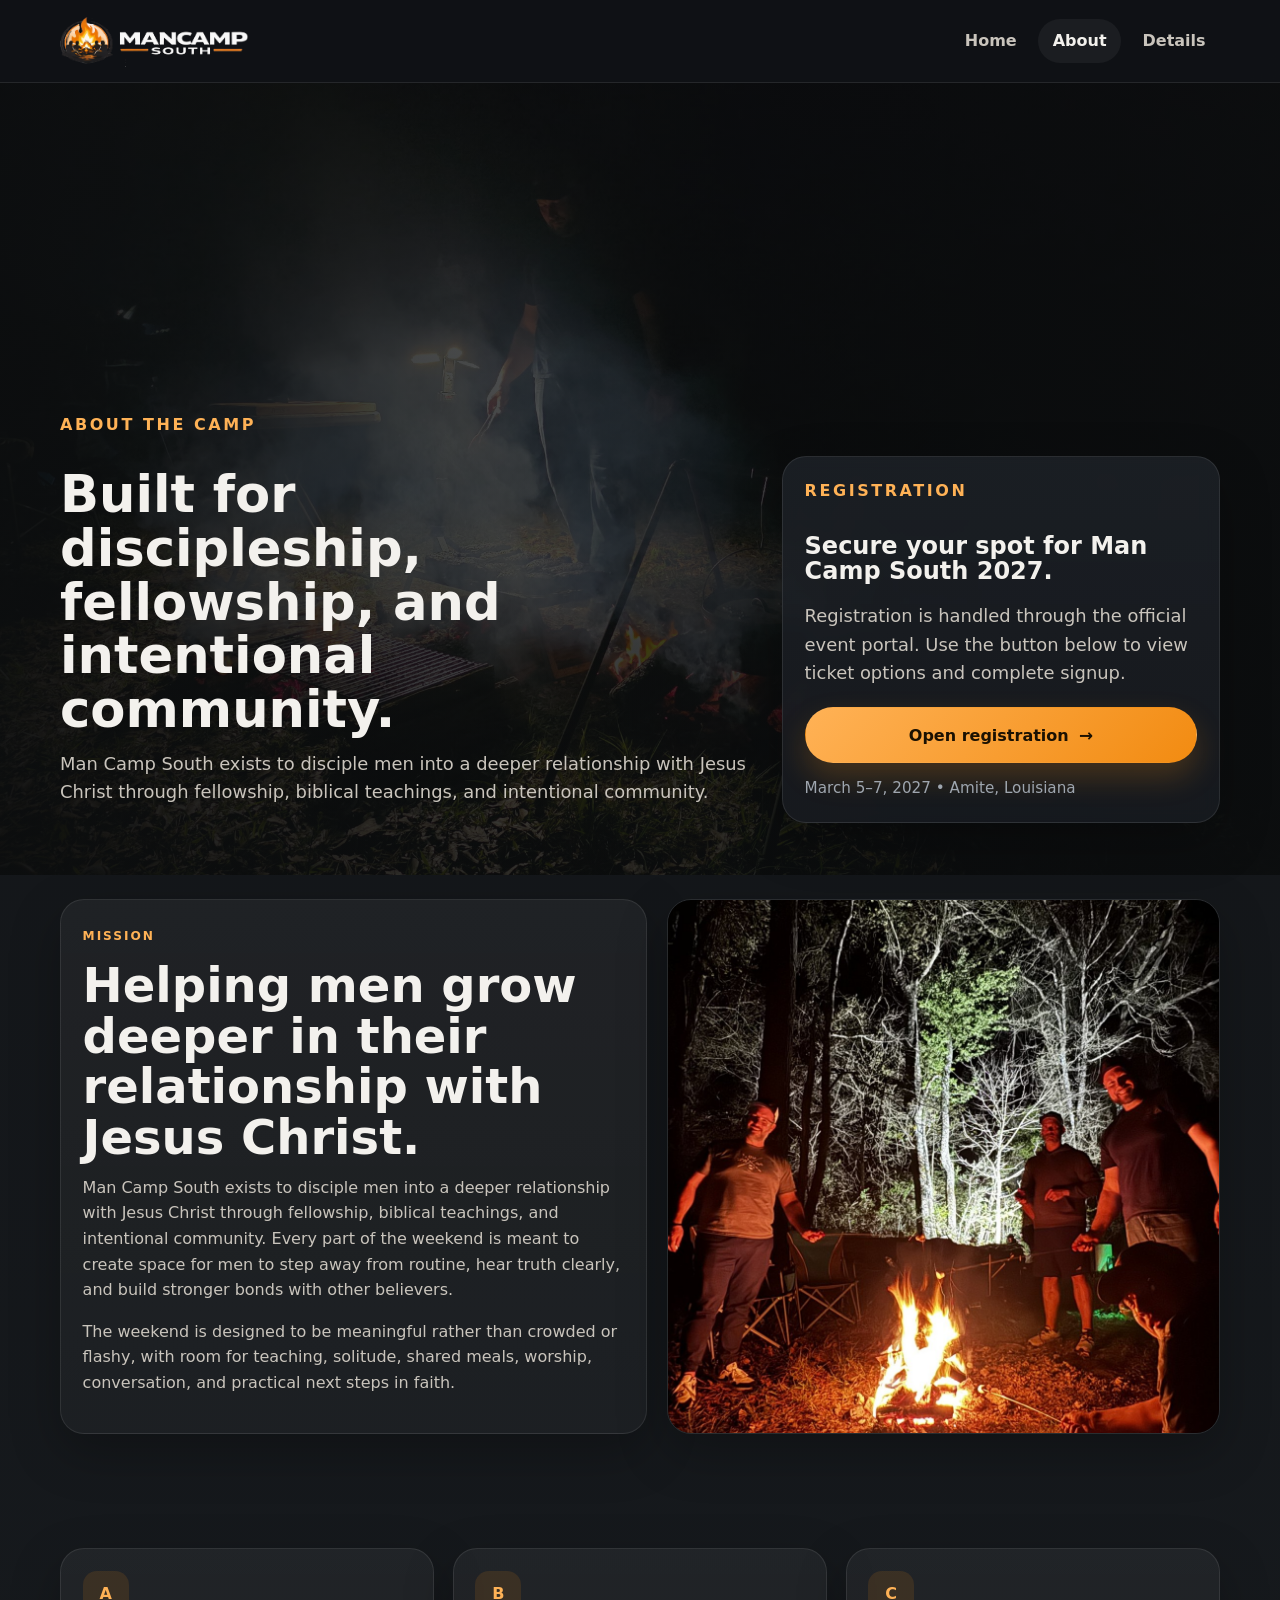
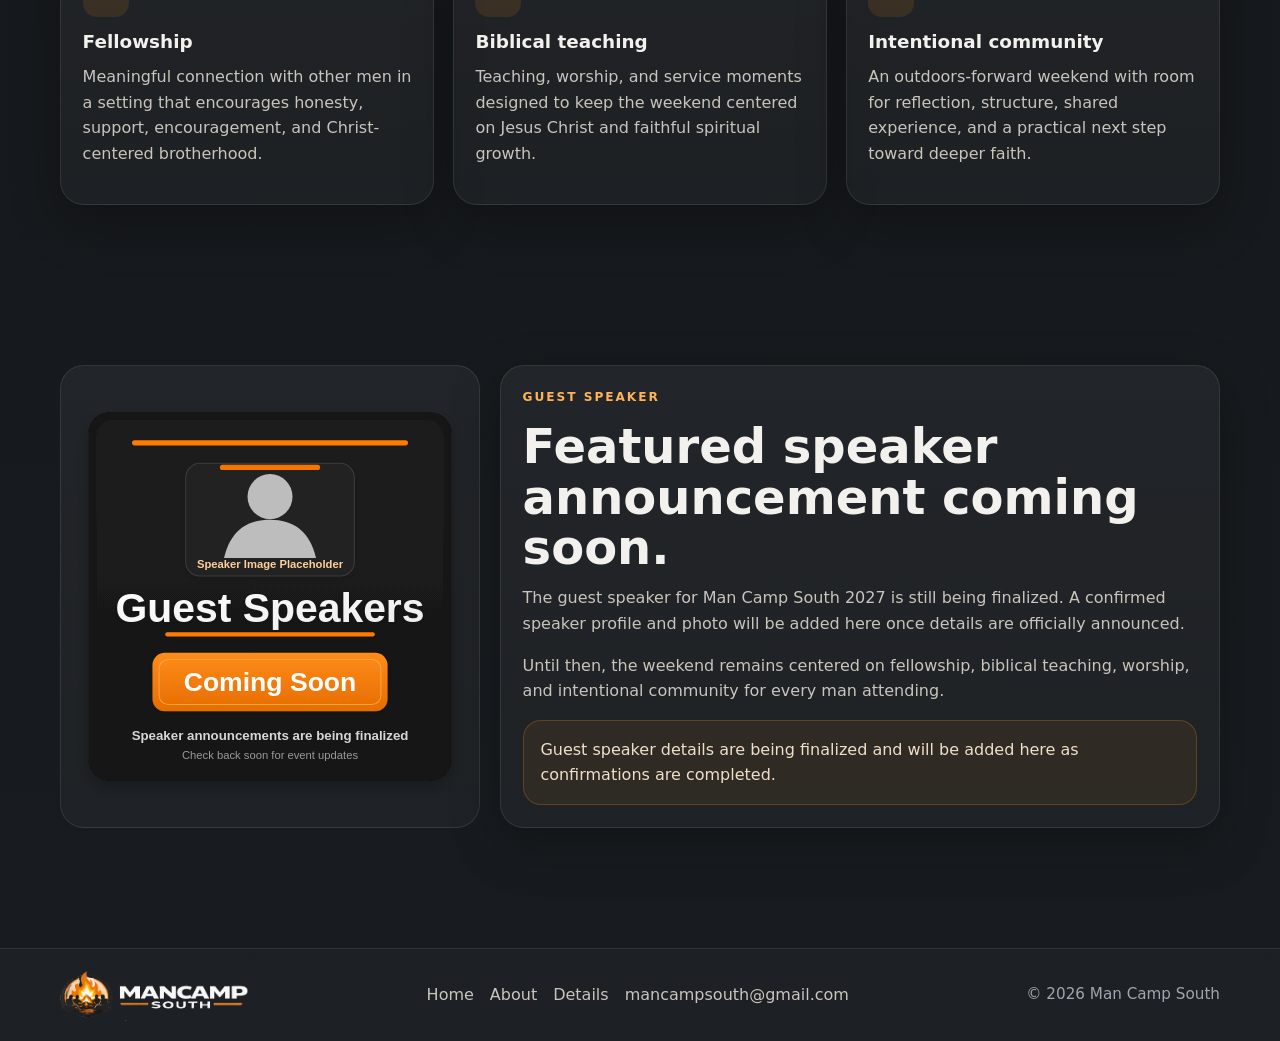
==== commit af488f37: "Add files via upload" ====
--- a/about.html
+++ b/about.html
@@ -21,12 +21,12 @@
   
 <header class="site-header">
   <div class="container header-inner">
-    <a class="brand" href="index.html" aria-label="Man Camp South home">
+    <a class="brand" href="/" aria-label="Man Camp South home">
       <img src="assets/brand/logo-full.png" alt="Man Camp South logo" class="site-logo">
     </a>
     <nav class="nav">
 
-      <a  href="index.html">Home</a>
+      <a  href="/">Home</a>
       <a class="active" href="about.html">About</a>
       <a  href="details.html">Details</a>
     
@@ -109,12 +109,12 @@
 <footer class="site-footer">
   <div class="container footer-inner">
     <div class="footer-brand-wrap">
-      <a class="footer-brand" href="index.html" aria-label="Man Camp South home">
+      <a class="footer-brand" href="/" aria-label="Man Camp South home">
         <img src="assets/brand/logo-full.png" alt="Man Camp South logo" class="footer-logo">
       </a>
     </div>
     <div class="footer-links">
-      <a href="index.html">Home</a>
+      <a href="/">Home</a>
       <a href="about.html">About</a>
       <a href="details.html">Details</a>
       <a data-email href="mailto:mancampsouth@gmail.com">mancampsouth@gmail.com</a>
--- a/assets/css/styles.css
+++ b/assets/css/styles.css
@@ -420,3 +420,53 @@
 .brand img.site-logo{max-height:68px}
 .footer-logo{max-height:52px}
 @media (max-width:680px){.brand img.site-logo{max-height:64px}.footer-logo{max-height:52px}}
+
+
+/* v22 header + install refinements */
+.header-inner{flex-wrap:nowrap}
+.brand{flex:0 0 auto}
+.nav{flex:1 1 auto;justify-content:flex-end}
+#install-app-btn.btn-primary{color:#1b1102}
+@media (max-width:680px){
+  .header-inner{gap:.6rem;align-items:center}
+  .nav{width:auto;gap:.2rem;justify-content:flex-end;flex-wrap:wrap}
+  .nav a{padding:.5rem .72rem;font-size:.95rem}
+  .brand img.site-logo{max-height:46px}
+}
+.brand img.site-logo{max-height:52px}
+.footer-logo{max-height:52px}
+
+
+/* v24 mobile header/nav correction */
+.nav a{white-space:nowrap}
+@media (max-width:680px){
+  .header-inner{
+    min-height:72px;
+    gap:.5rem;
+    align-items:center;
+    justify-content:space-between;
+    flex-wrap:nowrap;
+  }
+  .brand{
+    flex:0 0 auto;
+    min-width:0;
+  }
+  .brand img.site-logo{
+    max-height:52px;
+    width:auto;
+    display:block;
+  }
+  .nav{
+    flex:0 1 auto;
+    width:auto;
+    gap:.16rem;
+    justify-content:flex-end;
+    align-items:center;
+    flex-wrap:nowrap;
+  }
+  .nav a{
+    padding:.42rem .58rem;
+    font-size:.88rem;
+    line-height:1;
+  }
+}
